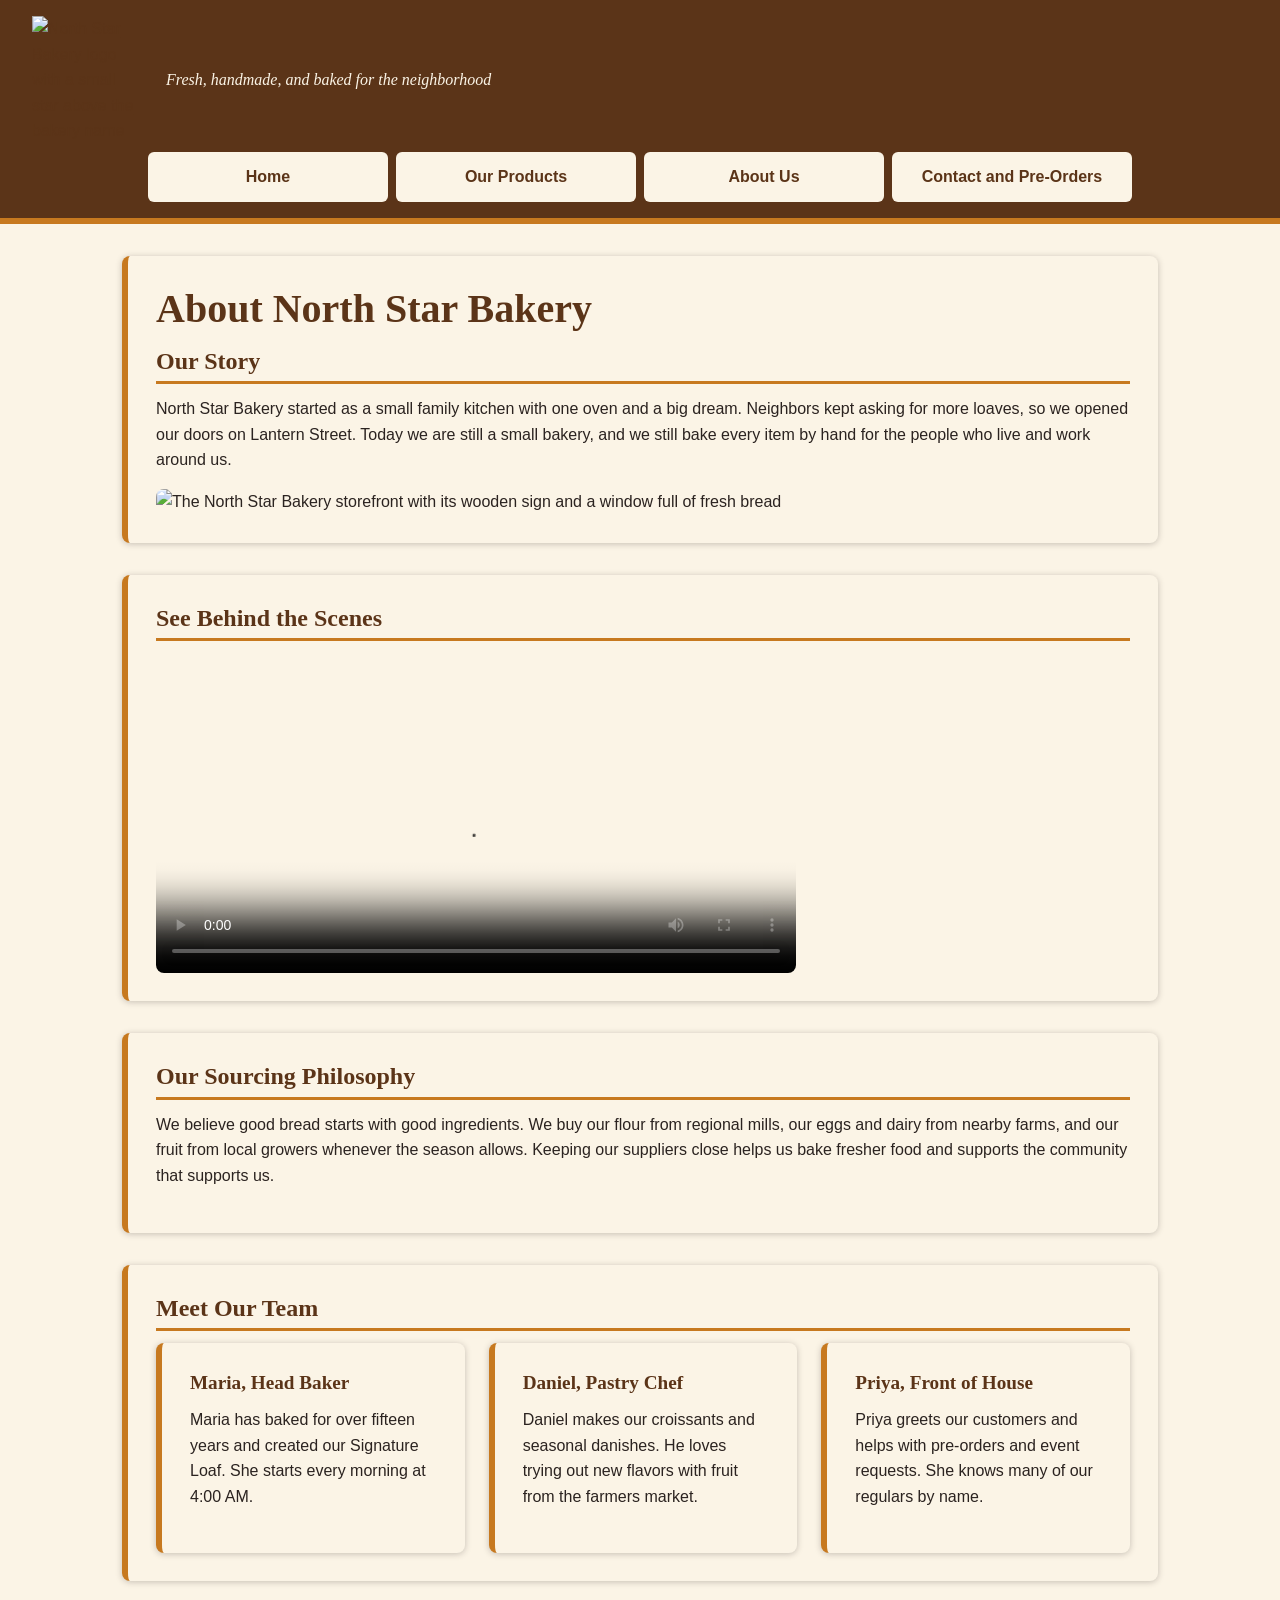
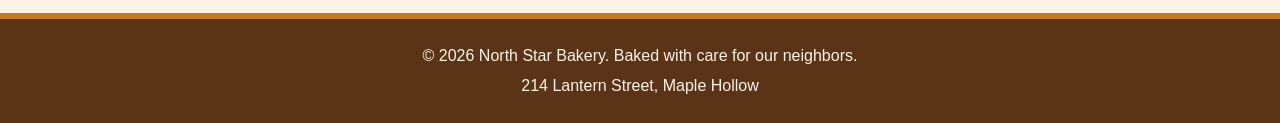
==== about.html @ f23cf838 "Rename about(1).html to about.html" ====
<!DOCTYPE html>
<html lang="en">
<head>
  <meta charset="UTF-8">
  <meta name="viewport" content="width=device-width, initial-scale=1.0">
  <meta name="description" content="Learn the story of North Star Bakery, how we source our ingredients, and meet the people who bake for you.">
  <title>North Star Bakery | About Us</title>
  <link rel="stylesheet" href="styles.css">
</head>
<body>
  <header>
    <a class="logo-link" href="index.html"><img src="bakery-logo.png" alt="North Star Bakery logo with a small star above the bakery name" width="150"></a>
    <p class="tagline">Fresh, handmade, and baked for the neighborhood</p>
    <nav aria-label="Main navigation">
      <ul>
        <li><a href="index.html">Home</a></li>
        <li><a href="products.html">Our Products</a></li>
        <li><a href="about.html">About Us</a></li>
        <li><a href="contact.html">Contact and Pre-Orders</a></li>
      </ul>
    </nav>
  </header>

  <main>
    <section>
      <h1>About North Star Bakery</h1>
      <h2>Our Story</h2>
      <p>North Star Bakery started as a small family kitchen with one oven and a big dream. Neighbors kept asking for more loaves, so we opened our doors on Lantern Street. Today we are still a small bakery, and we still bake every item by hand for the people who live and work around us.</p>
      <img src="bakery-storefront.jpg" alt="The North Star Bakery storefront with its wooden sign and a window full of fresh bread">
    </section>

    <section>
      <h2>See Behind the Scenes</h2>
      <video controls width="640" poster="bakery-feature-small.jpg">
        <source src="bakery-behind-scenes.mp4" type="video/mp4">
        <p>Your browser does not support the video element. This short video shows our bakers shaping dough, filling the ovens, and packing fresh loaves early in the morning before the doors open.</p>
      </video>
    </section>

    <section>
      <h2>Our Sourcing Philosophy</h2>
      <p>We believe good bread starts with good ingredients. We buy our flour from regional mills, our eggs and dairy from nearby farms, and our fruit from local growers whenever the season allows. Keeping our suppliers close helps us bake fresher food and supports the community that supports us.</p>
    </section>

    <section>
      <h2>Meet Our Team</h2>
      <div class="team">
      <article>
        <h3>Maria, Head Baker</h3>
        <p>Maria has baked for over fifteen years and created our Signature Loaf. She starts every morning at 4:00 AM.</p>
      </article>
      <article>
        <h3>Daniel, Pastry Chef</h3>
        <p>Daniel makes our croissants and seasonal danishes. He loves trying out new flavors with fruit from the farmers market.</p>
      </article>
      <article>
        <h3>Priya, Front of House</h3>
        <p>Priya greets our customers and helps with pre-orders and event requests. She knows many of our regulars by name.</p>
      </article>
      </div>
    </section>
  </main>

  <footer>
    <p>&copy; 2026 North Star Bakery. Baked with care for our neighbors.</p>
    <p>214 Lantern Street, Maple Hollow</p>
  </footer>
</body>
</html>
---- styles.css ----
/* North Star Bakery - Touchstone 3 design system
   Colors (4):  cream #FBF4E6 | brown #5B3418 | honey #C7791F | charcoal #2B2320
   Fonts (2):   Georgia (headings) and Arial (body)
   Approach:    mobile-first, Flexbox layout, media query at 768px */

:root {
  --cream: #FBF4E6;
  --brown: #5B3418;
  --honey: #C7791F;
  --charcoal: #2B2320;
  --font-heading: Georgia, "Times New Roman", serif;
  --font-body: Arial, Helvetica, sans-serif;
  --gap: 1rem;
}

/* ---------- Base (mobile first) ---------- */
* {
  box-sizing: border-box;
}

body {
  margin: 0;
  background-color: var(--cream);
  color: var(--charcoal);
  font-family: var(--font-body);
  font-size: 1rem;
  line-height: 1.6;
}

img,
video {
  display: block;
  max-width: 100%;
  height: auto;
  border-radius: 8px;
}

audio {
  width: 100%;
}

/* Keep large photos from taking over the page */
main figure img,
main picture img {
  width: 100%;
  max-height: 420px;
  object-fit: cover;
}

h1,
h2,
h3 {
  font-family: var(--font-heading);
  color: var(--brown);
  line-height: 1.25;
  margin: 0 0 0.75rem;
}

h1 {
  font-size: 2rem;
}

h2 {
  font-size: 1.5rem;
  padding-bottom: 0.35rem;
  border-bottom: 3px solid var(--honey);
}

h3 {
  font-size: 1.2rem;
}

p,
ul {
  margin: 0 0 1rem;
}

a {
  color: var(--brown);
  text-decoration: underline;
  text-underline-offset: 3px;
}

a:hover {
  color: var(--charcoal);
  text-decoration-color: var(--honey);
  text-decoration-thickness: 3px;
}

a:focus-visible,
button:focus-visible,
input:focus-visible,
select:focus-visible,
textarea:focus-visible {
  outline: 3px solid var(--honey);
  outline-offset: 2px;
}

/* ---------- Header and navigation ---------- */
header {
  display: flex;
  flex-direction: column;
  align-items: center;
  gap: 0.5rem;
  padding: 1rem;
  background-color: var(--brown);
  color: var(--cream);
  border-bottom: 6px solid var(--honey);
  text-align: center;
}

header img {
  width: 110px;
  border-radius: 0;
}

.tagline {
  margin: 0;
  font-family: var(--font-heading);
  font-style: italic;
}

nav {
  width: 100%;
}

nav ul {
  display: flex;
  flex-direction: column;
  gap: 0.5rem;
  margin: 0;
  padding: 0;
  list-style: none;
}

nav a {
  display: block;
  padding: 0.75rem 1rem;
  background-color: var(--cream);
  color: var(--brown);
  font-weight: bold;
  text-decoration: none;
  text-align: center;
  border-radius: 6px;
}

nav a:hover,
nav a:focus-visible {
  background-color: var(--honey);
  color: var(--charcoal);
}

/* ---------- Main content ---------- */
main {
  display: flex;
  flex-direction: column;
  gap: 1.5rem;
  max-width: 1100px;
  margin: 0 auto;
  padding: 1.25rem 1rem;
}

main > section {
  padding: 1.25rem;
  border-left: 6px solid var(--honey);
  border-radius: 8px;
  background-color: var(--cream);
  box-shadow: 0 1px 6px rgba(43, 35, 32, 0.25);
}

main > section > * + * {
  margin-top: 0.75rem;
}

figure {
  margin: 0;
}

figcaption {
  margin-top: 0.5rem;
  font-style: italic;
  color: var(--brown);
}

address {
  font-style: normal;
  margin-bottom: 1rem;
}

/* Layout wrappers use Flexbox, stacked on small screens */
.hero,
.hero-text,
.product-groups,
.team,
.info-boxes {
  display: flex;
  flex-direction: column;
  gap: 1.5rem;
}

.hero > * + *,
.hero-text > *,
.team > * {
  margin-top: 0;
}

.product-groups > section,
.team > article,
.info-boxes > section {
  padding: 1.25rem;
  border-left: 6px solid var(--honey);
  border-radius: 8px;
  background-color: var(--cream);
  box-shadow: 0 1px 6px rgba(43, 35, 32, 0.25);
}

.product-groups > section > * + * {
  margin-top: 0.75rem;
}

/* Buttons and call to action links */
.button,
button {
  display: inline-block;
  min-height: 44px;
  padding: 0.75rem 1.25rem;
  border: 2px solid var(--brown);
  border-radius: 6px;
  background-color: var(--brown);
  color: var(--cream);
  font-family: var(--font-body);
  font-size: 1rem;
  font-weight: bold;
  text-align: center;
  text-decoration: none;
  cursor: pointer;
}

.button:hover,
button:hover {
  background-color: var(--honey);
  border-color: var(--honey);
  color: var(--charcoal);
}

button[type="reset"] {
  background-color: var(--cream);
  color: var(--brown);
}

/* ---------- Forms ---------- */
form {
  display: flex;
  flex-direction: column;
  gap: 1.25rem;
}

fieldset {
  min-width: 0;
  margin: 0;
  padding: 1rem;
  border: 2px solid var(--brown);
  border-radius: 8px;
}

legend {
  padding: 0 0.5rem;
  font-family: var(--font-heading);
  font-size: 1.2rem;
  font-weight: bold;
  color: var(--brown);
}

fieldset p {
  margin: 0 0 1rem;
}

label {
  display: inline-block;
  margin-bottom: 0.35rem;
  font-weight: bold;
}

input,
select,
textarea {
  width: 100%;
  min-height: 44px;
  padding: 0.6rem;
  border: 2px solid var(--brown);
  border-radius: 6px;
  background-color: #ffffff;
  color: var(--charcoal);
  font-family: var(--font-body);
  font-size: 1rem;
}

textarea {
  resize: vertical;
}

input:invalid:not(:placeholder-shown),
textarea:invalid:not(:placeholder-shown) {
  border-color: var(--honey);
}

form > p {
  display: flex;
  flex-wrap: wrap;
  gap: 0.75rem;
  margin: 0;
}

/* ---------- Footer ---------- */
footer {
  padding: 1.25rem 1rem;
  background-color: var(--brown);
  color: var(--cream);
  border-top: 6px solid var(--honey);
  text-align: center;
}

footer p {
  margin: 0.25rem 0;
}

/* ---------- Larger screens (tablet and up) ---------- */
@media (min-width: 768px) {
  h1 {
    font-size: 2.5rem;
  }

  header {
    flex-direction: row;
    flex-wrap: wrap;
    justify-content: space-between;
    padding: 1rem 2rem;
    text-align: left;
  }

  .tagline {
    flex: 1;
    padding-left: 1rem;
  }

  nav {
    width: 100%;
  }

  nav ul {
    flex-direction: row;
    justify-content: center;
  }

  nav li {
    flex: 1;
    max-width: 240px;
  }

  main {
    padding: 2rem;
    gap: 2rem;
  }

  main > section,
  .product-groups > section,
  .team > article,
  .info-boxes > section {
    padding: 1.75rem;
  }

  /* Home page: welcome text beside the storefront photo */
  .hero {
    flex-direction: row;
    align-items: center;
  }

  .hero-text,
  .hero figure {
    flex: 1;
  }

  /* Products, team, and contact info sit side by side */
  .product-groups,
  .team,
  .info-boxes {
    flex-direction: row;
    align-items: stretch;
  }

  .product-groups > section,
  .team > article,
  .info-boxes > section {
    flex: 1;
  }

  /* Longer forms are easier to scan at a comfortable width */
  form {
    max-width: 700px;
  }
}
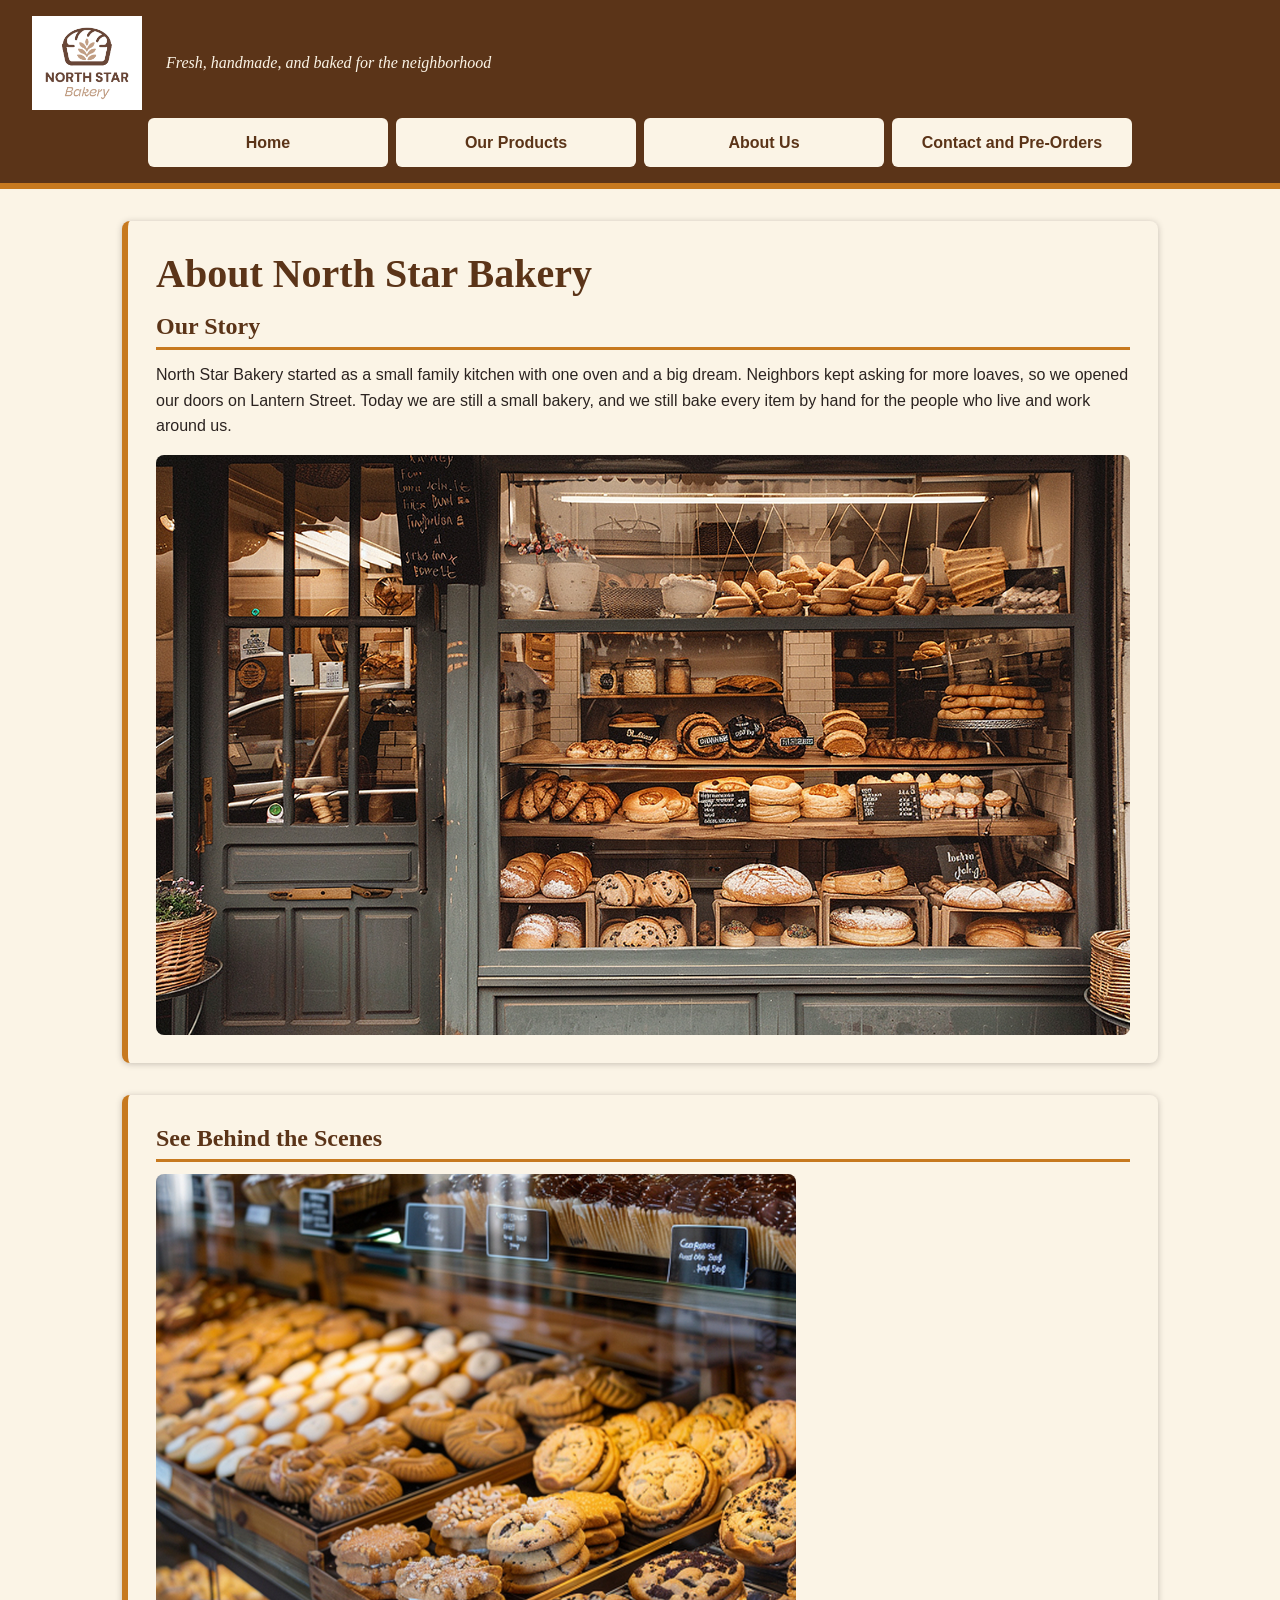
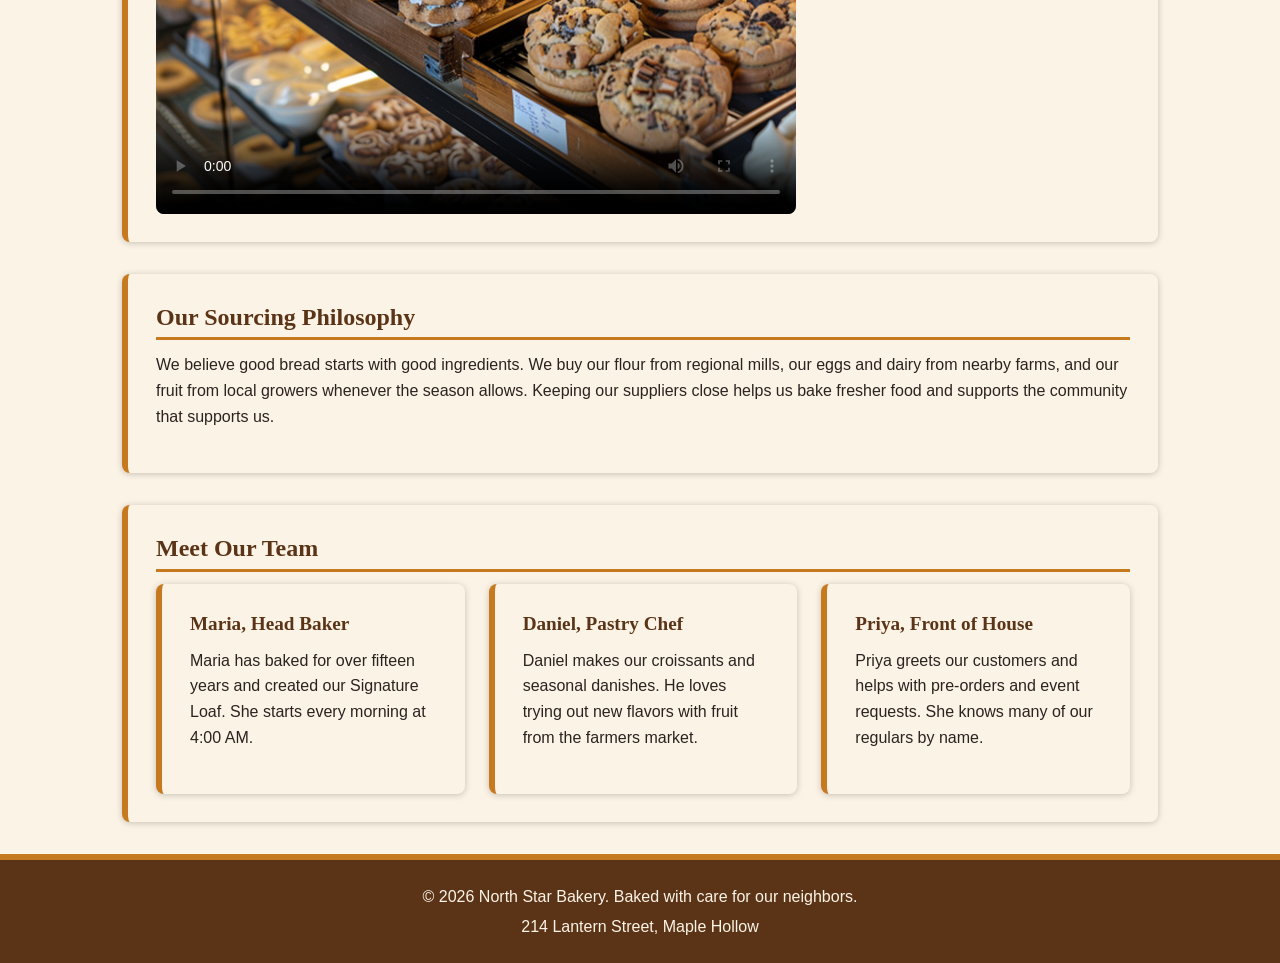
==== commit 460657ef: "Add files via upload" ====
--- a/about.html
+++ b/about.html
@@ -26,12 +26,12 @@
       <h1>About North Star Bakery</h1>
       <h2>Our Story</h2>
       <p>North Star Bakery started as a small family kitchen with one oven and a big dream. Neighbors kept asking for more loaves, so we opened our doors on Lantern Street. Today we are still a small bakery, and we still bake every item by hand for the people who live and work around us.</p>
-      <img src="bakery-storefront.jpg" alt="The North Star Bakery storefront with its wooden sign and a window full of fresh bread">
+      <img src="bakery-storefront.png" alt="The North Star Bakery storefront with its wooden sign and a window full of fresh bread">
     </section>
 
     <section>
       <h2>See Behind the Scenes</h2>
-      <video controls width="640" poster="bakery-feature-small.jpg">
+      <video controls width="640" poster="bakery-feature-small.png">
         <source src="bakery-behind-scenes.mp4" type="video/mp4">
         <p>Your browser does not support the video element. This short video shows our bakers shaping dough, filling the ovens, and packing fresh loaves early in the morning before the doors open.</p>
       </video>
